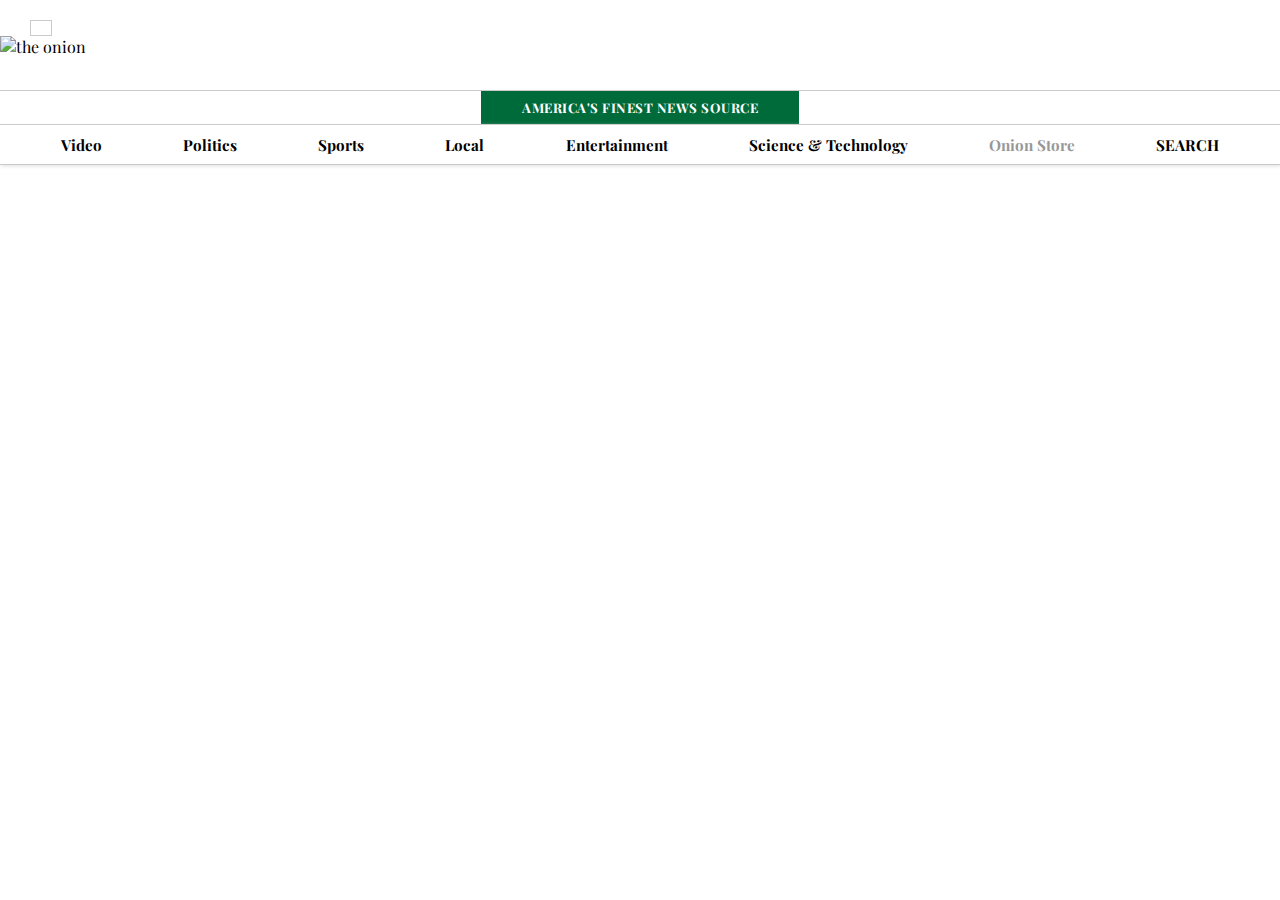
==== article.html @ 9d16c896 "add article page with nav bar and links in head" ====
<!DOCTYPE html>
<html>
<head>
  <link href="https://fonts.googleapis.com/css?family=Playfair+Display:200,400,400i,700,700i" rel="stylesheet">
  <link rel="stylesheet" href="css/application.css" type="text/css">
  <link rel='shortcut icon' type='image/x-icon' href='img/favicon.png'>
  <script src="http://use.fontawesome.com/6512b6cc86.js"></script>
  <script src="js/jquery-3.1.1.js"></script>
  <script src="js/scripts.js"></script>
  <title>The Onion - Article Example</title>
</head>
  <body>
    <nav>
      <div id="fly-out-panel">
        <div id="hidden">
          <div class="hide">+</div>
          <img src="img/onion_logo.png" alt="the onion logo">
          <h4>Video</h4>
          <h4>Politics</h4>
          <h4>Sports</h4>
          <h4>Local</h4>
          <h4>Entertainment</h4>
          <h4>Science & Technology</h4>
          <h4>Onion Store</h4>
          <div class="bottom-drawer">
            <h4>Our Company</h4>
            <h4>Special Coverage</h4>
            <h4>Onion, Inc. Sites</h4>
            <div class="social-icons">
              <div class="facebook"><i class="fa fa-facebook" aria-hidden="true"></i></div>
              <i class="fa fa-twitter twitter" aria-hidden="true"></i>
              <i class="fa fa-instagram instagram" aria-hidden="true"></i>
              <i class="fa fa-youtube youtube" aria-hidden="true"></i>
            </div>
            <div class="social-icons">
              <i class="fa fa-google google" aria-hidden="true"></i>
              <i class="fa fa-tumblr tumblr" aria-hidden="true"></i>
              <i class="fa fa-pinterest pinterest" aria-hidden="true"></i>
              <i class="fa fa-rss rss" aria-hidden="true"></i>
            </div>
            <p>The Onion is not intended for readers under 18 years of age. 	&#169; Copyright 2016 Onion Inc.<br>All rights reserved.
            </p>
          </div><!--end of bottom-drawer-->
        </div><!--end of #hidden-->
      </div><!--end of fly-out-panel-->
      <div class="logo">
        <span id="menu-bars"><i class="fa fa-bars" aria-hidden="true"></i></span>
        <img src="img/onion_logo.png" alt="the onion">
      </div>
      <div class="tag">
        <div class="green-text">
          <h5>America's Finest News Source</h5>
        </div>
      </div>
      <div class="links">
        <ul>
          <li>Video</li>
          <li>Politics</li>
          <li>Sports</li>
          <li>Local</li>
          <li>Entertainment</li>
          <li>Science & Technology</li>
          <li>Onion Store</li>
          <li class="search">SEARCH <i class="fa fa-search" aria-hidden="true"></i></li>
        </ul>
      </div>
    </nav>
    <div class="wrap">
      <div class="row">
        <div class="">

        </div>
      </div>
    </div>
  </body>
</html>
---- css/application.css ----
html {
  box-sizing: border-box; }

*, *::after, *::before {
  box-sizing: inherit; }

body {
  font-family: 'Playfair Display', serif; }

* {
  border: 0 dotted tomato;
  box-sizing: border-box;
  margin: 0;
  padding: 0; }

.wrap {
  max-width: 1260px;
  margin-left: auto;
  margin-right: auto;
  margin-top: 15px; }
  .wrap::after {
    clear: both;
    content: "";
    display: block; }

.row {
  float: left;
  display: block;
  margin-right: 2.35765%;
  width: 100%;
  padding: 0 4%;
  margin-bottom: 20px; }
  .row:last-child {
    margin-right: 0; }

.main {
  float: left;
  display: block;
  margin-right: 2.35765%;
  width: 74.41059%;
  margin: 0;
  height: 100%; }
  .main:last-child {
    margin-right: 0; }
  @media screen and (max-width: 1000px) {
    .main {
      float: left;
      display: block;
      margin-right: 2.35765%;
      width: 100%; }
      .main:last-child {
        margin-right: 0; } }
  @media screen and (max-width: 600px) {
    .main {
      border-bottom: none; } }

.feature {
  float: left;
  display: block;
  margin-right: 2.35765%;
  width: 65.88078%;
  margin-right: 0%;
  padding-right: 1.15%; }
  .feature:last-child {
    margin-right: 0; }
  @media screen and (max-width: 600px) {
    .feature {
      float: left;
      display: block;
      margin-right: 2.35765%;
      width: 100%;
      padding: 15px 0; }
      .feature:last-child {
        margin-right: 0; }
      .feature p {
        display: none; } }

.secondary {
  float: left;
  display: block;
  margin-right: 2.35765%;
  width: 31.76157%;
  border-right: #cacaca 1px solid;
  border-left: #cacaca 1px solid;
  padding: 0 1.15% 1.15% 1.15%; }
  .secondary:last-child {
    margin-right: 0; }
  @media screen and (max-width: 1000px) {
    .secondary {
      border-right: none;
      width: 34.1%;
      padding-right: 0;
      margin-bottom: 20px; } }
  @media screen and (max-width: 600px) {
    .secondary {
      float: left;
      display: block;
      margin-right: 2.35765%;
      width: 100%;
      width: 100%;
      border-left: none;
      padding: 15px 0;
      border-top: 1px solid #cacaca;
      margin-bottom: 0; }
      .secondary:last-child {
        margin-right: 0; }
      .secondary img, .secondary p, .secondary ul, .secondary h4:last-of-type {
        display: none; } }

.side-tiles {
  float: left;
  display: block;
  margin-right: 2.35765%;
  width: 100%;
  margin-left: -8px;
  width: 26.2%; }
  .side-tiles:last-child {
    margin-right: 0; }
  @media screen and (max-width: 1000px) {
    .side-tiles {
      float: left;
      display: block;
      margin-right: 2.35765%;
      width: 100%;
      margin-left: 0px;
      border-top: 1px solid #cacaca;
      padding-top: 15px; }
      .side-tiles:last-child {
        margin-right: 0; } }
  @media screen and (max-width: 600px) {
    .side-tiles {
      float: left;
      display: block;
      margin-right: 2.35765%;
      width: 100%;
      border-top: none;
      padding-top: 0; }
      .side-tiles:last-child {
        margin-right: 0; } }
  .side-tiles .tile {
    float: left;
    display: block;
    margin-right: 2.35765%;
    width: 100%; }
    .side-tiles .tile:last-child {
      margin-right: 0; }
    @media screen and (max-width: 1000px) {
      .side-tiles .tile {
        float: left;
        display: block;
        margin-right: 2.35765%;
        width: 48.82117%; }
        .side-tiles .tile:last-child {
          margin-right: 0; } }
    @media screen and (max-width: 600px) {
      .side-tiles .tile {
        float: left;
        display: block;
        margin-right: 2.35765%;
        width: 100%;
        width: 100%;
        padding-top: 15px;
        padding-bottom: 15px;
        border-top: #cacaca 1px solid; }
        .side-tiles .tile:last-child {
          margin-right: 0; }
        .side-tiles .tile img {
          display: none; } }

.gradient-bar {
  float: left;
  display: block;
  margin-right: 2.35765%;
  width: 72.70463%;
  margin-right: 0;
  height: 5px;
  background-color: #b42a29;
  background-image: -webkit-linear-gradient(left, #b42a29 0, #2752b6 100%); }
  .gradient-bar:last-child {
    margin-right: 0; }
  @media (max-width: 1000px) {
    .gradient-bar {
      float: left;
      display: block;
      margin-right: 2.35765%;
      width: 100%;
      margin-right: 0; }
      .gradient-bar:last-child {
        margin-right: 0; } }

.political-links {
  float: left;
  display: block;
  margin-right: 2.35765%;
  width: 72.70463%;
  margin-right: 0;
  height: 30px;
  padding-bottom: 10px;
  margin-bottom: 15px;
  border-bottom: #cacaca 1px solid; }
  .political-links:last-child {
    margin-right: 0; }
  .political-links::after {
    clear: both;
    content: "";
    display: block; }
  @media (max-width: 1000px) {
    .political-links {
      float: left;
      display: block;
      margin-right: 2.35765%;
      width: 100%; }
      .political-links:last-child {
        margin-right: 0; } }

.bottom-tiles {
  float: left;
  display: block;
  margin-right: 2.35765%;
  width: 72.70463%; }
  .bottom-tiles:last-child {
    margin-right: 0; }
  @media (max-width: 1000px) {
    .bottom-tiles {
      float: left;
      display: block;
      margin-right: 2.35765%;
      width: 100%; }
      .bottom-tiles:last-child {
        margin-right: 0; } }
  .bottom-tiles .tile {
    float: left;
    display: block;
    margin-right: 2.35765%;
    width: 31.76157%; }
    .bottom-tiles .tile:last-child {
      margin-right: 0; }
    @media (max-width: 600px) {
      .bottom-tiles .tile {
        float: left;
        display: block;
        margin-right: 2.35765%;
        width: 100%; }
        .bottom-tiles .tile:last-child {
          margin-right: 0; }
        .bottom-tiles .tile:nth-child(n+2) {
          display: none; } }

nav {
  max-width: 100vw;
  margin-left: auto;
  margin-right: auto; }
  nav::after {
    clear: both;
    content: "";
    display: block; }

.logo {
  height: 90px; }
  @media (max-width: 768px) {
    .logo {
      height: 50px;
      border-bottom: 1px solid #cacaca;
      box-shadow: 1px 1px 4px 0px #dedede; } }

.tag {
  height: 35px;
  border-top: 1px solid #cacaca;
  border-bottom: 1px solid #cacaca; }
  @media (max-width: 768px) {
    .tag {
      display: none; } }
  .tag .green-text {
    background: #006b3a;
    color: white;
    width: 318px;
    margin-left: auto;
    margin-right: auto;
    height: 100%;
    text-align: center;
    text-transform: uppercase;
    padding-top: 8px;
    letter-spacing: 0.5px; }

.links {
  height: 40px;
  border-bottom: 1px solid #cacaca;
  display: flex;
  align-items: center;
  padding: 0 20px;
  box-shadow: 1px 1px 4px 0px #dedede; }
  @media (max-width: 768px) {
    .links {
      display: none; } }
  .links ul {
    width: 100%;
    list-style-type: none;
    display: flex;
    flex-direction: row;
    justify-content: space-around; }
  .links li {
    color: black;
    font-size: .95em;
    font-weight: bold; }
    .links li:nth-of-type(7) {
      color: #979797; }

@media screen and (max-width: 1000px) {
  .search {
    display: none; } }

body {
  color: black; }

h1 {
  margin: 10px 0;
  font-size: 1.5em; }
  h1:hover {
    color: #646464;
    cursor: pointer; }

p {
  font-size: 0.9em; }

li {
  font-size: 0.8em;
  color: #006b3a; }

a {
  text-decoration: none; }
  a:hover {
    cursor: pointer; }
  a:visited {
    color: black; }

h4 {
  margin: 10px 0;
  font-size: 1em;
  line-height: 1.1em; }
  h4:hover {
    color: #646464;
    cursor: pointer; }

.text p {
  margin-bottom: 20px; }
.text ul {
  padding: 5px 0 10px 20px; }
.text a {
  color: #006b3a; }
  .text a:hover {
    text-color: #1a7a4e; }

.political-links a {
  padding-top: 5px;
  text-decoration: none;
  font-size: .75em;
  text-transform: uppercase;
  color: #2752B6; }
  .political-links a:first-child {
    font-weight: 700;
    float: left; }
  .political-links a:last-child {
    float: right;
    font-family: sans-serif; }

.stop-scroll {
  overflow: hidden; }

#menu-bars {
  position: absolute;
  top: 20px;
  left: 30px;
  border: 1px solid #cacaca;
  padding: 7px 10px; }
  @media (max-width: 768px) {
    #menu-bars {
      top: 6px;
      left: 10px; } }
  #menu-bars:hover {
    cursor: pointer; }

#fly-out-panel {
  position: fixed;
  width: 100%;
  height: 100%;
  background-color: rgba(0, 0, 0, 0.4);
  z-index: 1;
  overflow: hidden;
  display: none; }

#hidden {
  position: absolute;
  transition: all ease-in 500ms;
  height: 100vh;
  width: 300px;
  background: #F9FAFA;
  z-index: 2;
  overflow: auto; }
  #hidden img {
    width: 185px;
    border: none;
    margin: 30px 20px; }
    #hidden img:hover {
      cursor: pointer;
      opacity: 0.6; }
  #hidden h4 {
    font-size: 0.9em;
    text-indent: 15px;
    line-height: 3em;
    margin: 0 20px;
    border-bottom: 1px solid #cacaca; }
    #hidden h4:nth-child(9) {
      border-bottom: none; }
  #hidden .bottom-drawer {
    background: #e7e7e7;
    border-top: 1px solid #cacaca;
    min-height: 54.3%; }
    #hidden .bottom-drawer p {
      font-size: 0.7em;
      font-family: "Georgia",Times New Roman,serif;
      margin: 50px 35px 0 35px;
      text-align: center;
      font-style: italic; }
    #hidden .bottom-drawer h4 {
      text-transform: uppercase;
      margin: 0 5px;
      border: none; }
      #hidden .bottom-drawer h4:nth-child(2) {
        text-indent: 0;
        margin: 0 20px;
        border-top: 1px solid #cacaca;
        border-bottom: 1px solid #cacaca; }

.hide {
  position: absolute;
  width: 50px;
  right: 10px;
  top: 20px;
  display: block;
  transform: rotate(45deg);
  font-weight: lighter;
  font-size: 3em; }
  .hide:hover {
    cursor: pointer; }

.social-icons {
  margin-left: auto;
  margin-right: auto;
  margin-top: 5%;
  width: 90%;
  padding: 0px 20px;
  display: flex;
  flex-direction: row;
  justify-content: space-around; }
  .social-icons:first-of-type {
    margin-top: 15%; }
  .social-icons i {
    display: flex;
    flex-direction: row;
    justify-content: space-around;
    align-items: center;
    float: left;
    width: 41.7px;
    height: 38px;
    text-align: center;
    font-size: 1.3em;
    color: white; }

.fa-instagram {
  background: #4B82A3; }

.fa-facebook {
  background: #4163AF; }

.fa-twitter {
  background: #00ACED; }

.fa-pinterest {
  background: #CD2028; }

.fa-rss {
  background: #FA9B39; }

.fa-youtube {
  background: #E52D27; }

.fa-google {
  background: #DB4933; }

.fa-tumblr {
  background: #3A5D7D; }

img {
  max-width: 100%;
  border: 1px solid #cacaca; }

.logo img {
  position: relative;
  height: 42.3px;
  display: block;
  top: 40%;
  margin-left: auto;
  margin-right: auto;
  border: none; }
  @media (max-width: 768px) {
    .logo img {
      height: 27.91px;
      top: 10px;
      margin-left: 70px; } }

/*# sourceMappingURL=application.css.map */
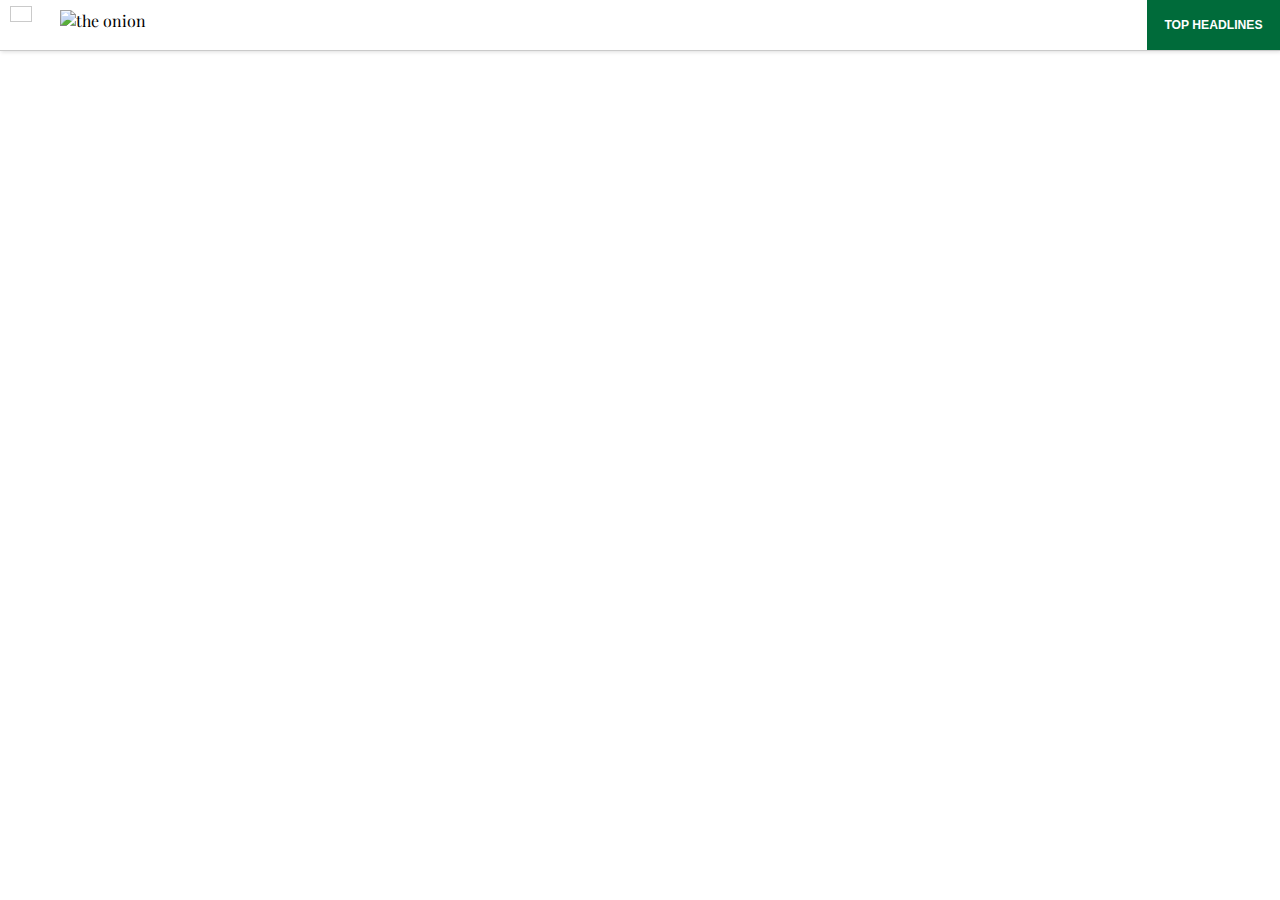
==== commit ae203fd0: "style article navbars - does not include search bar" ====
--- a/article.html
+++ b/article.html
@@ -7,10 +7,10 @@
   <script src="http://use.fontawesome.com/6512b6cc86.js"></script>
   <script src="js/jquery-3.1.1.js"></script>
   <script src="js/scripts.js"></script>
-  <title>The Onion - Article Example</title>
+  <title>City of Chicago Working Around The Clock</title>
 </head>
   <body>
-    <nav>
+    <nav class="article">
       <div id="fly-out-panel">
         <div id="hidden">
           <div class="hide">+</div>
@@ -47,22 +47,8 @@
         <span id="menu-bars"><i class="fa fa-bars" aria-hidden="true"></i></span>
         <img src="img/onion_logo.png" alt="the onion">
       </div>
-      <div class="tag">
-        <div class="green-text">
-          <h5>America's Finest News Source</h5>
-        </div>
-      </div>
-      <div class="links">
-        <ul>
-          <li>Video</li>
-          <li>Politics</li>
-          <li>Sports</li>
-          <li>Local</li>
-          <li>Entertainment</li>
-          <li>Science & Technology</li>
-          <li>Onion Store</li>
-          <li class="search">SEARCH <i class="fa fa-search" aria-hidden="true"></i></li>
-        </ul>
+      <div class="top-headlines">
+        <h3><i class="fa fa-angle-left" aria-hidden="true"></i> Top Headlines</h3>
       </div>
     </nav>
     <div class="wrap">
--- a/css/application.css
+++ b/css/application.css
@@ -309,6 +309,42 @@
   .search {
     display: none; } }
 
+nav.article {
+  max-width: 100vw;
+  margin-left: auto;
+  margin-right: auto;
+  width: 100%;
+  display: flex;
+  flex-direction: row;
+  align-items: center;
+  border-bottom: 1px solid #cacaca;
+  box-shadow: 1px 1px 4px 0px #dedede; }
+  nav.article::after {
+    clear: both;
+    content: "";
+    display: block; }
+  nav.article::after {
+    clear: both;
+    content: "";
+    display: block; }
+  nav.article .logo {
+    width: 100%;
+    height: 50px;
+    float: left; }
+  nav.article .top-headlines {
+    float: right;
+    display: flex;
+    flex-direction: row;
+    align-items: center;
+    justify-content: center;
+    font-size: 0.65em;
+    height: 50px;
+    width: 148.5px;
+    color: white;
+    text-transform: uppercase;
+    font-family: sans-serif;
+    background: #006b3a; }
+
 body {
   color: black; }
 
@@ -378,6 +414,10 @@
       left: 10px; } }
   #menu-bars:hover {
     cursor: pointer; }
+
+.article #menu-bars {
+  top: 6px;
+  left: 10px; }
 
 #fly-out-panel {
   position: fixed;
@@ -508,4 +548,9 @@
       top: 10px;
       margin-left: 70px; } }
 
+.article .logo img {
+  height: 25px;
+  top: 10px;
+  margin-left: 60px; }
+
 /*# sourceMappingURL=application.css.map */
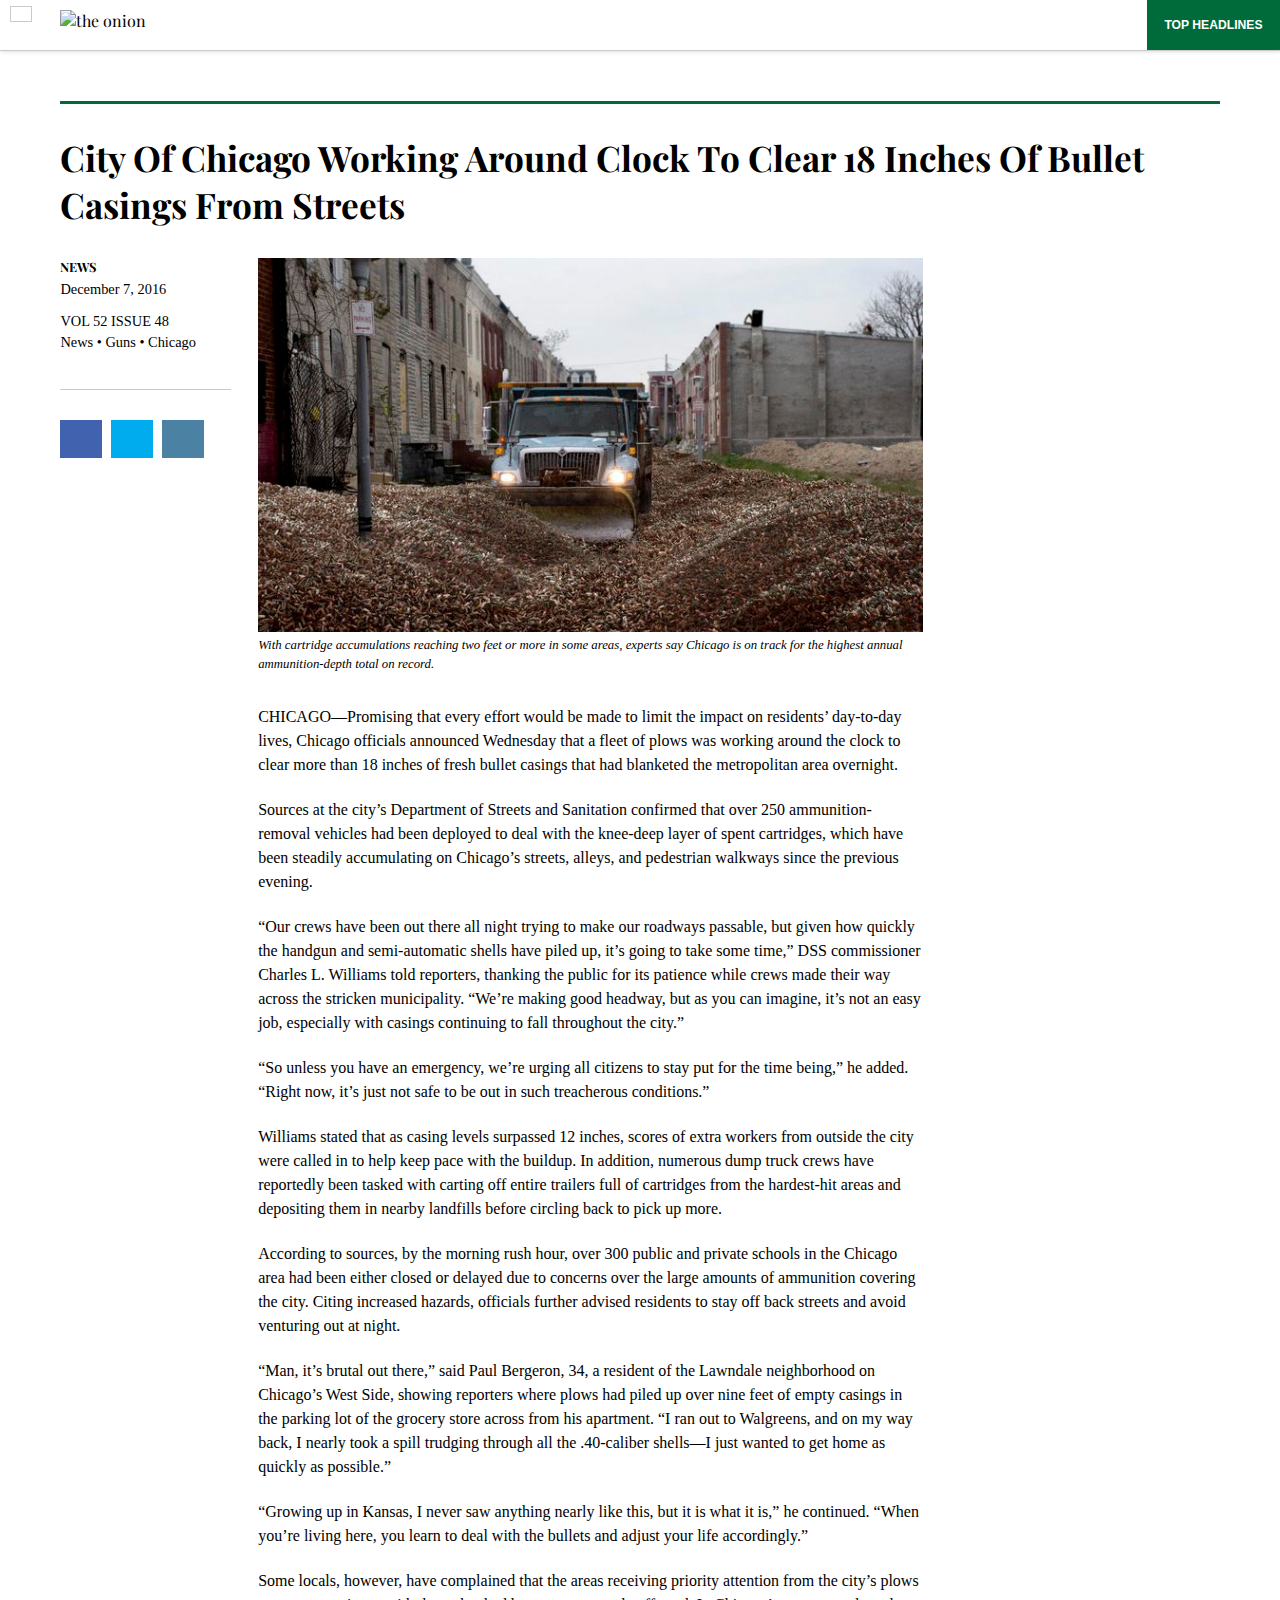
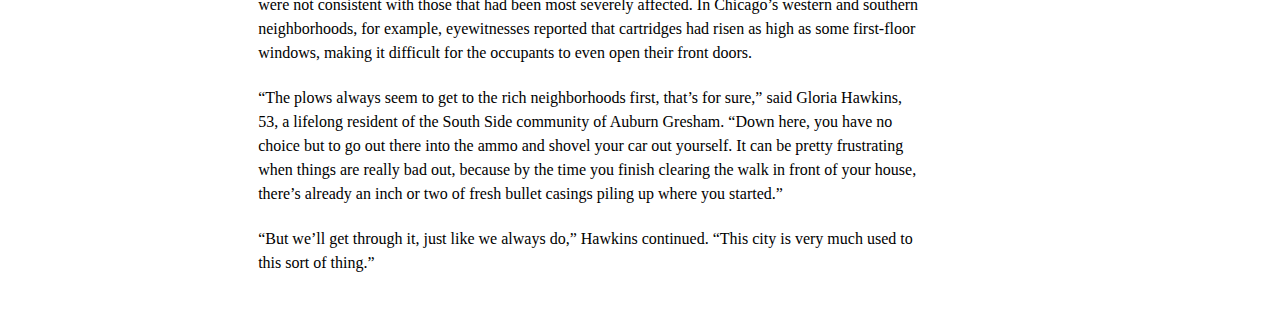
==== commit 5832922e: "add sidebar to articlea and add green top border to h1 instead of row for more responsive layout" ====
--- a/article.html
+++ b/article.html
@@ -45,18 +45,59 @@
       </div><!--end of fly-out-panel-->
       <div class="logo">
         <span id="menu-bars"><i class="fa fa-bars" aria-hidden="true"></i></span>
-        <img src="img/onion_logo.png" alt="the onion">
+        <span class="small-logo"><img src="img/onion.png" alt="onion icon"></span>
+        <span class="main"><img src="img/onion_logo.png" alt="the onion"></span>
       </div>
       <div class="top-headlines">
         <h3><i class="fa fa-angle-left" aria-hidden="true"></i> Top Headlines</h3>
       </div>
     </nav>
-    <div class="wrap">
-      <div class="row">
-        <div class="">
+    <div class="article-wrap">
+      <div class="article-row">
+        <div class="article-main">
+          <h1>City Of Chicago Working Around Clock To Clear 18 Inches Of Bullet Casings From Streets</h1>
+          <div class="left-side-column">
+            <h5>News</h5>
+            <span class="date"><p>December 7, 2016</p></span>
+            <div class="volume">
+              <p><a href="#">VOL 52 ISSUE 48</a></p>
+              <p><a href="#">News</a>	&#8226; <a href="#">Guns</a> 	&#8226; <a href="#">Chicago</a></p></div>
+              <div class="social-icons">
+                <div class="facebook"><i class="fa fa-facebook" aria-hidden="true"></i></div>
+                <i class="fa fa-twitter twitter" aria-hidden="true"></i>
+                <i class="fa fa-instagram instagram" aria-hidden="true"></i>
+              </div>
+          </div>
+          <div class="center-column">
+            <img src="img/truck-large.jpg" alt="truck surrounded by bullet casings">
+            <div class="article-caption"><p>With cartridge accumulations reaching two feet or more in some areas, experts say Chicago is on track for the highest annual ammunition-depth total on record.</p></div>
+            <article class="article-p"><p>
+              CHICAGO—Promising that every effort would be made to limit the impact on residents’ day-to-day lives, Chicago officials announced Wednesday that a fleet of plows was working around the clock to clear more than 18 inches of fresh bullet casings that had blanketed the metropolitan area overnight.</p><br>
 
-        </div>
-      </div>
-    </div>
+              <p>Sources at the city’s Department of Streets and Sanitation confirmed that over 250 ammunition-removal vehicles had been deployed to deal with the knee-deep layer of spent cartridges, which have been steadily accumulating on Chicago’s streets, alleys, and pedestrian walkways since the previous evening.</p><br>
+
+              <p>“Our crews have been out there all night trying to make our roadways passable, but given how quickly the handgun and semi-automatic shells have piled up, it’s going to take some time,” DSS commissioner Charles L. Williams told reporters, thanking the public for its patience while crews made their way across the stricken municipality. “We’re making good headway, but as you can imagine, it’s not an easy job, especially with casings continuing to fall throughout the city.”</p><br>
+
+              <p>“So unless you have an emergency, we’re urging all citizens to stay put for the time being,” he added. “Right now, it’s just not safe to be out in such treacherous conditions.”</p><br>
+
+              <p>Williams stated that as casing levels surpassed 12 inches, scores of extra workers from outside the city were called in to help keep pace with the buildup. In addition, numerous dump truck crews have reportedly been tasked with carting off entire trailers full of cartridges from the hardest-hit areas and depositing them in nearby landfills before circling back to pick up more.</p><br>
+
+              <p>According to sources, by the morning rush hour, over 300 public and private schools in the Chicago area had been either closed or delayed due to concerns over the large amounts of ammunition covering the city. Citing increased hazards, officials further advised residents to stay off back streets and avoid venturing out at night.</p><br>
+
+              <p>“Man, it’s brutal out there,” said Paul Bergeron, 34, a resident of the Lawndale neighborhood on Chicago’s West Side, showing reporters where plows had piled up over nine feet of empty casings in the parking lot of the grocery store across from his apartment. “I ran out to Walgreens, and on my way back, I nearly took a spill trudging through all the .40-caliber shells—I just wanted to get home as quickly as possible.”</p><br>
+
+              <p>“Growing up in Kansas, I never saw anything nearly like this, but it is what it is,” he continued. “When you’re living here, you learn to deal with the bullets and adjust your life accordingly.”</p><br>
+
+              <p>Some locals, however, have complained that the areas receiving priority attention from the city’s plows were not consistent with those that had been most severely affected. In Chicago’s western and southern neighborhoods, for example, eyewitnesses reported that cartridges had risen as high as some first-floor windows, making it difficult for the occupants to even open their front doors.</p><br>
+
+              <p>“The plows always seem to get to the rich neighborhoods first, that’s for sure,” said Gloria Hawkins, 53, a lifelong resident of the South Side community of Auburn Gresham. “Down here, you have no choice but to go out there into the ammo and shovel your car out yourself. It can be pretty frustrating when things are really bad out, because by the time you finish clearing the walk in front of your house, there’s already an inch or two of fresh bullet casings piling up where you started.”</p><br>
+
+              <p>“But we’ll get through it, just like we always do,” Hawkins continued. “This city is very much used to this sort of thing.”</p><br>
+
+            </article>
+          </div><!--end of center column-->
+        </div><!--end of article main-->
+      </div><!--end of row-->
+    </div><!--end of article wrap-->
   </body>
 </html>
--- a/css/application.css
+++ b/css/application.css
@@ -245,6 +245,40 @@
           margin-right: 0; }
         .bottom-tiles .tile:nth-child(n+2) {
           display: none; } }
+
+.article-wrap {
+  max-width: 1260px;
+  margin-left: auto;
+  margin-right: auto;
+  margin-top: 20px; }
+  .article-wrap::after {
+    clear: both;
+    content: "";
+    display: block; }
+  .article-wrap .article-row {
+    float: left;
+    display: block;
+    margin-right: 2.35765%;
+    width: 100%;
+    padding: 0 4%;
+    margin-bottom: 20px; }
+    .article-wrap .article-row:last-child {
+      margin-right: 0; }
+    .article-wrap .article-row .center-column {
+      float: left;
+      display: block;
+      margin-right: 2.35765%;
+      width: 57.35098%; }
+      .article-wrap .article-row .center-column:last-child {
+        margin-right: 0; }
+    .article-wrap .article-row .left-side-column {
+      float: left;
+      display: block;
+      margin-right: 2.35765%;
+      width: 14.70196%;
+      min-width: 160px; }
+      .article-wrap .article-row .left-side-column:last-child {
+        margin-right: 0; }
 
 nav {
   max-width: 100vw;
@@ -363,9 +397,11 @@
   color: #006b3a; }
 
 a {
-  text-decoration: none; }
+  text-decoration: none;
+  color: black; }
   a:hover {
-    cursor: pointer; }
+    cursor: pointer;
+    color: #646464; }
   a:visited {
     color: black; }
 
@@ -398,6 +434,89 @@
   .political-links a:last-child {
     float: right;
     font-family: sans-serif; }
+
+.article-main h1 {
+  margin: 30px 0;
+  font-size: 2.2em;
+  padding-top: 30px;
+  border-top: 3px solid #006b3a; }
+  .article-main h1:hover {
+    cursor: default;
+    color: black; }
+.article-main p {
+  font-family: "Georgia",Times New Roman,serif;
+  font-size: 1em;
+  line-height: 1.5em; }
+.article-main h5 {
+  font-size: .8em;
+  text-transform: uppercase;
+  margin-bottom: 4px; }
+.article-main .date {
+  font-size: .9em;
+  display: block;
+  margin-bottom: 10px; }
+.article-main .volume {
+  border-bottom: 1px solid #cacaca;
+  padding-bottom: 35px;
+  font-size: .9em; }
+
+.article-caption p {
+  margin-bottom: 30px;
+  font-style: italic;
+  font-family: "Georgia",Times New Roman,serif;
+  font-size: 0.8em; }
+
+.social-icons {
+  margin-left: auto;
+  margin-right: auto;
+  margin-top: 5%;
+  width: 90%;
+  padding: 0px 20px;
+  display: flex;
+  flex-direction: row;
+  justify-content: space-around; }
+  .social-icons:first-of-type {
+    margin-top: 15%; }
+  .social-icons i {
+    display: flex;
+    flex-direction: row;
+    justify-content: space-around;
+    align-items: center;
+    float: left;
+    width: 41.7px;
+    height: 38px;
+    text-align: center;
+    font-size: 1.3em;
+    color: white; }
+
+.article-wrap .social-icons {
+  margin-top: 30px;
+  margin-left: -5px;
+  padding: 0; }
+
+.fa-instagram {
+  background: #4B82A3; }
+
+.fa-facebook {
+  background: #4163AF; }
+
+.fa-twitter {
+  background: #00ACED; }
+
+.fa-pinterest {
+  background: #CD2028; }
+
+.fa-rss {
+  background: #FA9B39; }
+
+.fa-youtube {
+  background: #E52D27; }
+
+.fa-google {
+  background: #DB4933; }
+
+.fa-tumblr {
+  background: #3A5D7D; }
 
 .stop-scroll {
   overflow: hidden; }
@@ -483,56 +602,19 @@
   .hide:hover {
     cursor: pointer; }
 
-.social-icons {
-  margin-left: auto;
-  margin-right: auto;
-  margin-top: 5%;
-  width: 90%;
-  padding: 0px 20px;
-  display: flex;
-  flex-direction: row;
-  justify-content: space-around; }
-  .social-icons:first-of-type {
-    margin-top: 15%; }
-  .social-icons i {
-    display: flex;
-    flex-direction: row;
-    justify-content: space-around;
-    align-items: center;
-    float: left;
-    width: 41.7px;
-    height: 38px;
-    text-align: center;
-    font-size: 1.3em;
-    color: white; }
-
-.fa-instagram {
-  background: #4B82A3; }
-
-.fa-facebook {
-  background: #4163AF; }
-
-.fa-twitter {
-  background: #00ACED; }
-
-.fa-pinterest {
-  background: #CD2028; }
-
-.fa-rss {
-  background: #FA9B39; }
-
-.fa-youtube {
-  background: #E52D27; }
-
-.fa-google {
-  background: #DB4933; }
-
-.fa-tumblr {
-  background: #3A5D7D; }
-
 img {
   max-width: 100%;
   border: 1px solid #cacaca; }
+
+.small-logo {
+  display: none; }
+  @media (max-width: 1000px) {
+    .small-logo {
+      display: block; } }
+
+@media (max-width: 1000px) {
+  .article .logo .main {
+    display: none; } }
 
 .logo img {
   position: relative;
@@ -553,4 +635,7 @@
   top: 10px;
   margin-left: 60px; }
 
+.article-wrap img {
+  border: none; }
+
 /*# sourceMappingURL=application.css.map */
